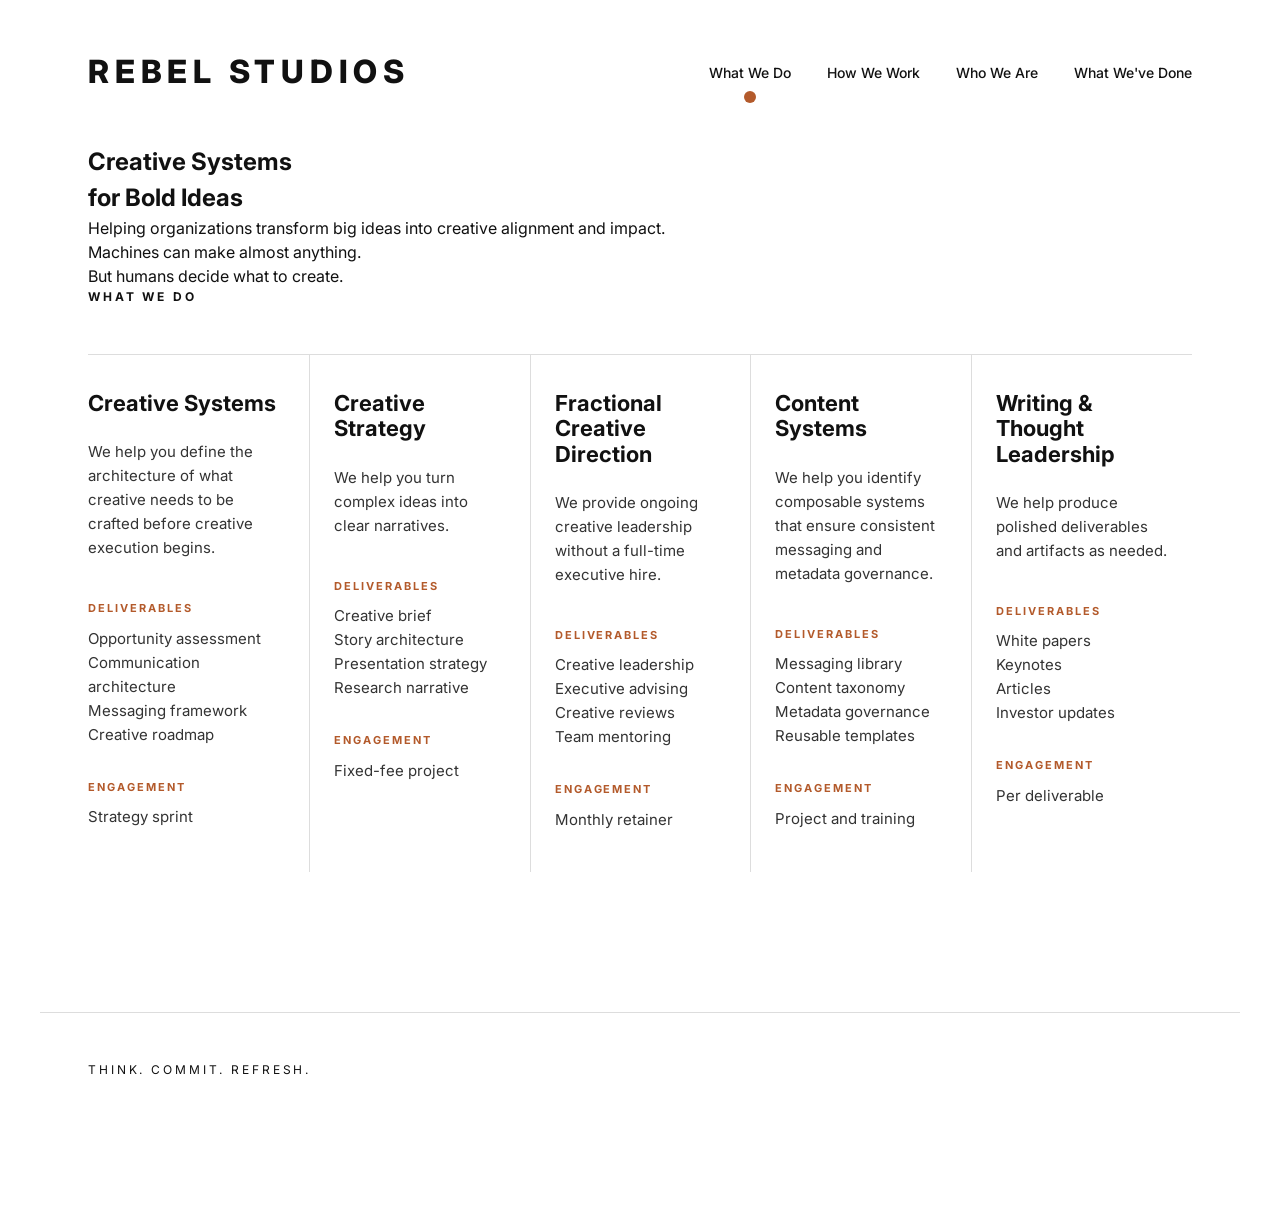
==== index.html @ 608ed2db "Update statement about human creativity" ====
<!DOCTYPE html>
<html lang="en">
<head>
<meta charset="UTF-8">
<meta name="viewport" content="width=device-width, initial-scale=1.0">
<title>Rebel Studios | What We Do</title>
<link rel="preconnect" href="https://fonts.googleapis.com">
<link rel="preconnect" href="https://fonts.gstatic.com" crossorigin>
<link href="https://fonts.googleapis.com/css2?family=Inter:wght@300;400;500;600;700;800&display=swap" rel="stylesheet">
<link rel="stylesheet" href="style.css">
</head>

<body>

<header class="site-header">
  <a class="logo" href="index.html">REBEL STUDIOS</a>

  <nav class="main-nav">
    <a class="active" href="index.html">What We Do</a>
    <a href="how-we-work.html">How We Work</a>
    <a href="who-we-are.html">Who We Are</a>
    <a href="what-weve-done.html">What We've Done</a>
  </nav>
</header>

<main>

<section class="home-hero">
  <h1>Creative Systems<br>for Bold Ideas</h1>

  <p class="home-mission">
    Helping organizations transform big ideas into creative alignment and impact.
  </p>
  </p>
  </p>

  <p class="home-statement">
    Machines can make almost anything.<br>
    But humans decide what to create.
  </p>
</section>

<section class="services-section">
  <p class="section-label">What We Do</p>

  <div class="service-menu">

    <article class="service-item">
      <h2>Creative Systems</h2>
      <p class="service-purpose">We help you define the architecture of what creative needs to be crafted before creative execution begins.</p>
      <h3>Deliverables</h3>
      <ul>
        <li>Opportunity assessment</li>
        <li>Communication architecture</li>
        <li>Messaging framework</li>
        <li>Creative roadmap</li>
      </ul>
      <h3>Engagement</h3>
      <p>Strategy sprint</p>
    </article>

    <article class="service-item">
      <h2>Creative Strategy</h2>
      <p class="service-purpose">We help you turn complex ideas into clear narratives.</p>
      <h3>Deliverables</h3>
      <ul>
        <li>Creative brief</li>
        <li>Story architecture</li>
        <li>Presentation strategy</li>
        <li>Research narrative</li>
      </ul>
      <h3>Engagement</h3>
      <p>Fixed-fee project</p>
    </article>

    <article class="service-item">
      <h2>Fractional Creative Direction</h2>
      <p class="service-purpose">We provide ongoing creative leadership without a full-time executive hire.</p>
      <h3>Deliverables</h3>
      <ul>
        <li>Creative leadership</li>
        <li>Executive advising</li>
        <li>Creative reviews</li>
        <li>Team mentoring</li>
      </ul>
      <h3>Engagement</h3>
      <p>Monthly retainer</p>
    </article>

    <article class="service-item">
      <h2>Content Systems</h2>
      <p class="service-purpose">We help you identify composable systems that ensure consistent messaging and metadata governance.</p>
      <h3>Deliverables</h3>
      <ul>
        <li>Messaging library</li>
        <li>Content taxonomy</li>
        <li>Metadata governance</li>
        <li>Reusable templates</li>
      </ul>
      <h3>Engagement</h3>
      <p>Project and training</p>
    </article>

    <article class="service-item">
      <h2>Writing & Thought Leadership</h2>
      <p class="service-purpose">We help produce polished deliverables and artifacts as needed.</p>
      <h3>Deliverables</h3>
      <ul>
        <li>White papers</li>
        <li>Keynotes</li>
        <li>Articles</li>
        <li>Investor updates</li>
      </ul>
      <h3>Engagement</h3>
      <p>Per deliverable</p>
    </article>

  </div>
</section>

</main>

<footer>
  Think. Commit. Refresh.
</footer>

</body>
</html>
---- style.css ----
* {
  margin: 0;
  padding: 0;
  box-sizing: border-box;
}

html {
  scroll-behavior: smooth;
}

body {
  font-family: Inter, sans-serif;
  color: #111;
  background: #fff;
  line-height: 1.5;
}

/* Header */

.site-header {
  max-width: 1200px;
  margin: 0 auto;
  padding: 48px;
  display: flex;
  justify-content: space-between;
  align-items: center;
}

.logo {
  color: #111;
  text-decoration: none;
  font-size: 32px;
  font-weight: 800;
  letter-spacing: .18em;
}

.main-nav {
  display: flex;
  gap: 36px;
}

.main-nav a {
  position: relative;
  color: #111;
  text-decoration: none;
  font-size: 14px;
  font-weight: 500;
}

.main-nav a.active::after {
  content: "";
  width: 12px;
  height: 12px;
  border-radius: 50%;
  background: #B35A2B;
  position: absolute;
  left: 50%;
  bottom: -20px;
  transform: translateX(-50%);
}

/* Hero */

.hero {
  max-width: 1200px;
  margin: 0 auto;
  padding: 110px 48px 130px;
}

.hero h1 {
  max-width: 900px;
  font-size: clamp(56px, 7vw, 92px);
  font-weight: 300;
  line-height: .95;
}

.mission {
  max-width: 680px;
  margin-top: 80px;
  font-size: 28px;
  line-height: 1.5;
  color: #444;
}

.statement {
  max-width: 900px;
  margin-top: 100px;
  font-size: clamp(36px, 4vw, 54px);
  font-weight: 300;
  line-height: 1.18;
}

/* Services */

.services-section {
  max-width: 1200px;
  margin: 0 auto;
  padding: 0 48px 140px;
}

.section-label {
  margin-bottom: 48px;
  font-size: 12px;
  font-weight: 700;
  letter-spacing: .24em;
  text-transform: uppercase;
}

.service-menu {
  display: grid;
  grid-template-columns: repeat(5, 1fr);
  border-top: 1px solid #ddd;
}

.service-menu article {
  padding: 36px 24px 0;
  border-left: 1px solid #ddd;
}

.service-menu article:first-child {
  border-left: none;
  padding-left: 0;
}

.service-menu h2 {
  margin-bottom: 28px;
  font-size: 22px;
  font-weight: 700;
  line-height: 1.15;
}

.service-menu p {
  margin-bottom: 40px;
  font-size: 15px;
  line-height: 1.55;
  color: #333;
}

.service-menu h3 {
  margin-bottom: 12px;
  font-size: 11px;
  font-weight: 700;
  letter-spacing: .18em;
  text-transform: uppercase;
  color: #B35A2B;
}

.service-menu ul {
  list-style: none;
  margin-bottom: 40px;
}

.service-menu li {
  font-size: 14px;
  line-height: 1.7;
  color: #333;
}

/* Footer */

footer {
  max-width: 1200px;
  margin: 0 auto 80px;
  padding: 48px;
  border-top: 1px solid #ddd;
  font-size: 12px;
  letter-spacing: .24em;
  text-transform: uppercase;
}

/* Responsive */

@media (max-width: 1100px) {
  .site-header {
    flex-direction: column;
    align-items: flex-start;
    gap: 32px;
    padding: 40px 32px;
  }

  .main-nav {
    flex-wrap: wrap;
    gap: 20px 28px;
  }

  .main-nav a.active::after {
    left: 0;
    bottom: -14px;
    transform: none;
  }

  .hero {
    padding: 80px 32px 110px;
  }

  .mission {
    font-size: 22px;
    margin-top: 56px;
  }

  .statement {
    margin-top: 72px;
  }

  .services-section {
    padding: 0 32px 120px;
  }

  .service-menu {
    grid-template-columns: 1fr;
  }

  .service-menu article {
    border-left: none;
    border-top: 1px solid #ddd;
    padding: 36px 0;
  }

  .service-menu article:first-child {
    border-top: none;
  }

  footer {
    padding: 32px;
  }
}
/* ---------- FINAL HOMEPAGE FIX ---------- */

.hero {
  max-width: 1200px !important;
  margin: 0 auto !important;
  padding: 120px 48px 130px !important;
}

.hero h1 {
  max-width: 900px !important;
  font-size: clamp(64px, 7vw, 92px) !important;
  font-weight: 300 !important;
  line-height: .95 !important;
}

.mission {
  max-width: 680px !important;
  margin-top: 80px !important;
  font-size: 28px !important;
  line-height: 1.5 !important;
  color: #444 !important;
}

.statement {
  max-width: 900px !important;
  margin-top: 100px !important;
  font-size: clamp(38px, 4vw, 54px) !important;
  font-weight: 300 !important;
  line-height: 1.18 !important;
}

.services-section {
  max-width: 1200px !important;
  margin: 0 auto !important;
  padding: 0 48px 140px !important;
}

.service-menu {
  display: grid !important;
  grid-template-columns: repeat(5, 1fr) !important;
  gap: 0 !important;
  border-top: 1px solid #ddd !important;
}

.service-menu article {
  padding: 36px 24px 0 !important;
  border-left: 1px solid #ddd !important;
}

.service-menu article:first-child {
  border-left: none !important;
  padding-left: 0 !important;
}

.service-menu h2 {
  font-size: 22px !important;
  font-weight: 700 !important;
  line-height: 1.15 !important;
  margin-bottom: 24px !important;
}

.service-menu h3 {
  font-size: 11px !important;
  font-weight: 700 !important;
  letter-spacing: .18em !important;
  text-transform: uppercase !important;
  color: #B35A2B !important;
  margin: 32px 0 10px !important;
}

.service-menu p,
.service-menu li {
  font-size: 15px !important;
  line-height: 1.6 !important;
  color: #333 !important;
}

.service-menu ul {
  list-style: none !important;
  margin: 0 0 28px !important;
  padding: 0 !important;
}

@media (max-width: 1100px) {
  .service-menu {
    grid-template-columns: 1fr !important;
  }

  .service-menu article {
    border-left: none !important;
    border-top: 1px solid #ddd !important;
    padding: 36px 0 !important;
  }
}
/* ---------- HARD ALIGN HOMEPAGE ---------- */

main {
  max-width: 1200px;
  margin: 0 auto;
  padding: 0 48px;
}

.hero {
  max-width: none !important;
  margin: 0 !important;
  padding: 110px 0 130px !important;
}

.services-section {
  max-width: none !important;
  margin: 0 !important;
  padding: 0 0 140px !important;
}

footer {
  max-width: 1200px;
  margin: 0 auto 80px !important;
  padding: 48px !important;
}

@media (max-width: 1100px) {
  main {
    padding: 0 32px;
  }

  .hero {
    padding: 80px 0 110px !important;
  }

  .services-section {
    padding: 0 0 120px !important;
  }
}
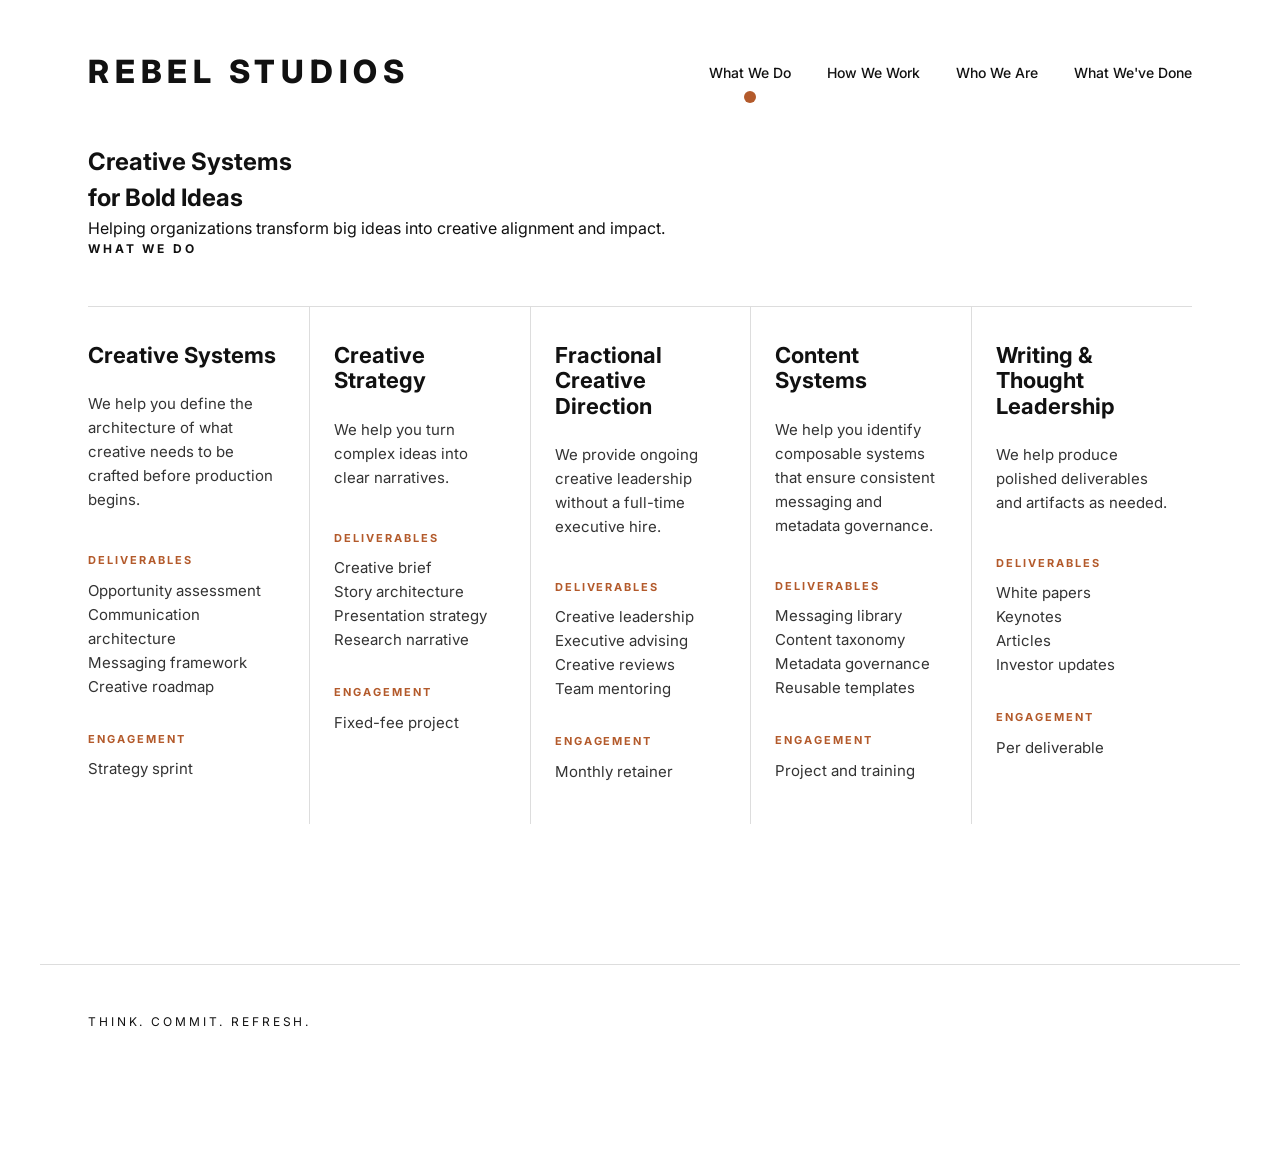
==== commit 4f6ea8cf: "Update service description and home statement" ====
--- a/index.html
+++ b/index.html
@@ -35,8 +35,7 @@
   </p>
 
   <p class="home-statement">
-    Machines can make almost anything.<br>
-    But humans decide what to create.
+  
   </p>
 </section>
 
@@ -47,7 +46,7 @@
 
     <article class="service-item">
       <h2>Creative Systems</h2>
-      <p class="service-purpose">We help you define the architecture of what creative needs to be crafted before creative execution begins.</p>
+      <p class="service-purpose">We help you define the architecture of what creative needs to be crafted before production begins.</p>
       <h3>Deliverables</h3>
       <ul>
         <li>Opportunity assessment</li>
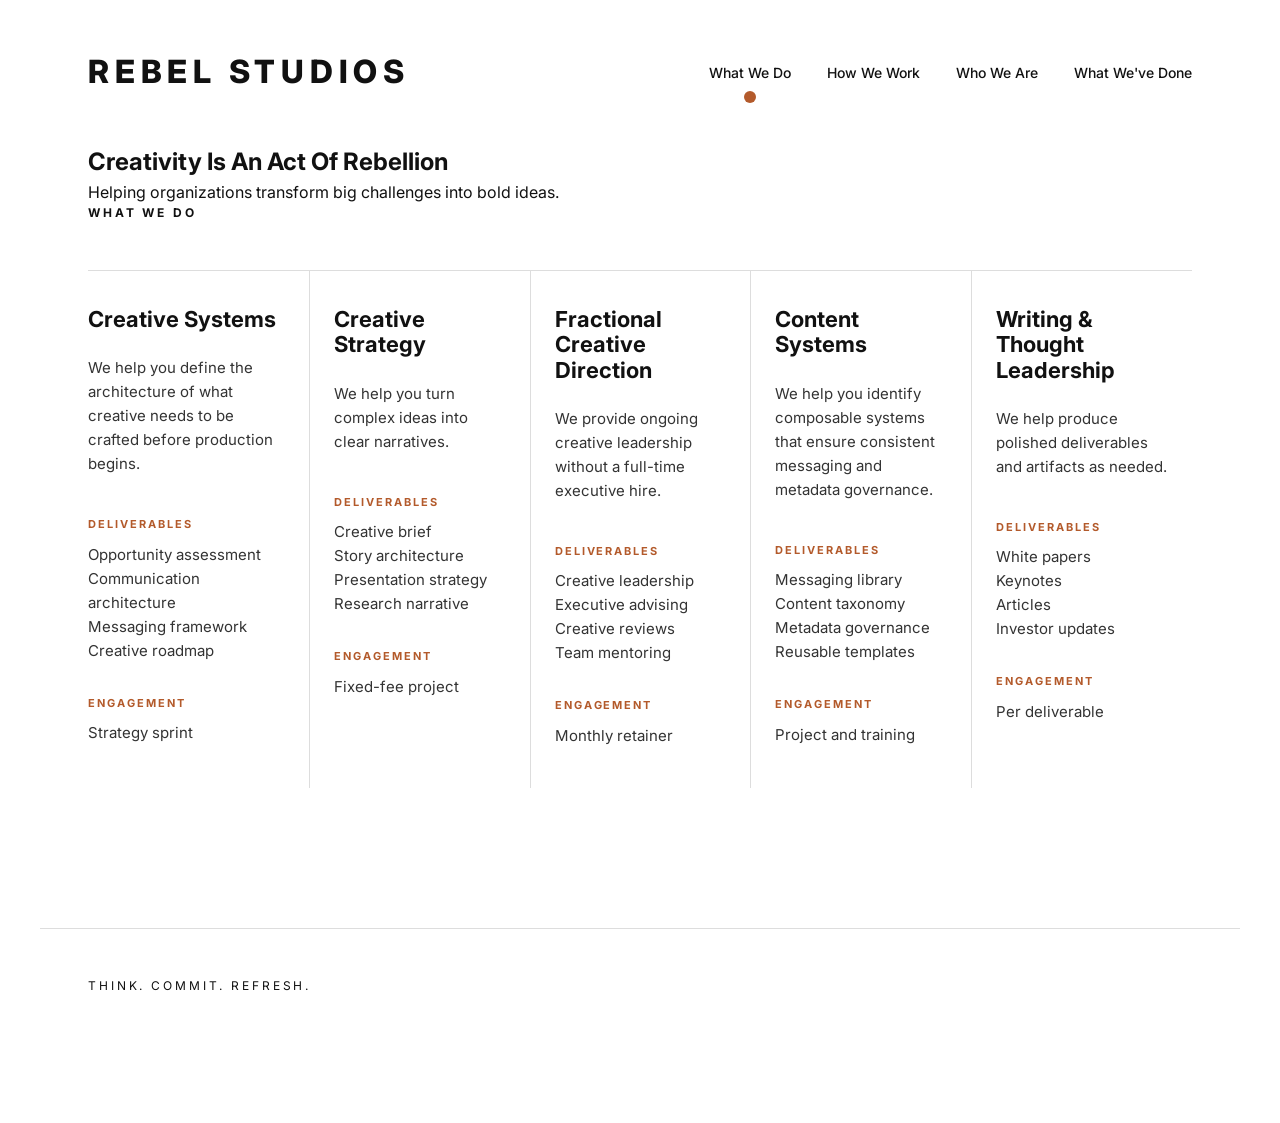
==== commit 64a88f55: "Revise home hero section text Updated the main heading and mission statement for clarity." ====
--- a/index.html
+++ b/index.html
@@ -26,10 +26,10 @@
 <main>
 
 <section class="home-hero">
-  <h1>Creative Systems<br>for Bold Ideas</h1>
+  <h1>Creativity Is An Act Of Rebellion</h1>
 
   <p class="home-mission">
-    Helping organizations transform big ideas into creative alignment and impact.
+    Helping organizations transform big challenges into bold ideas. 
   </p>
   </p>
   </p>
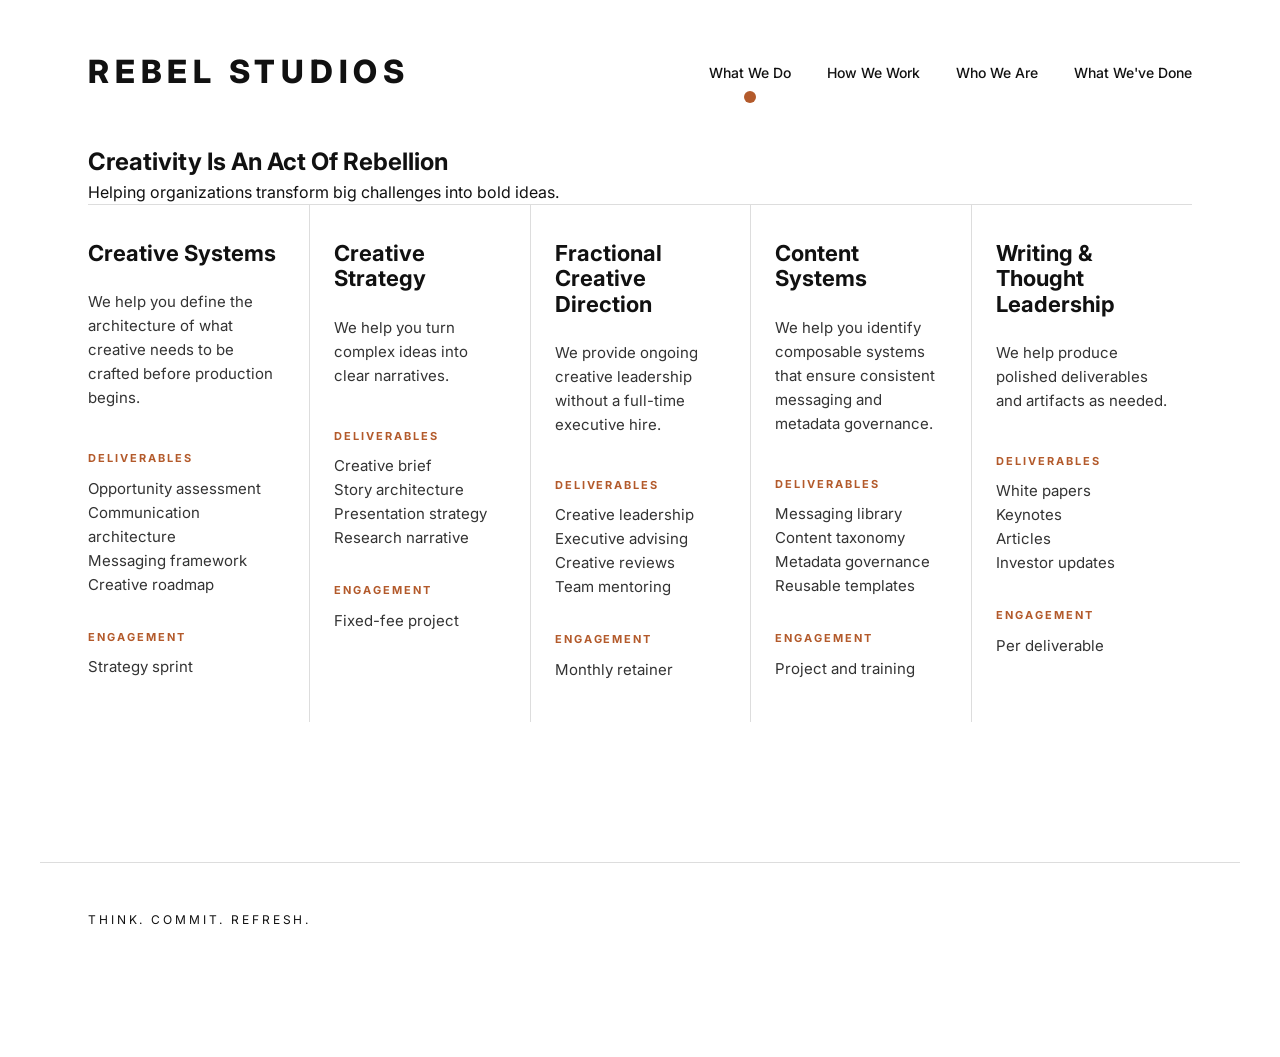
==== commit 1a9ac4f7: "Fix formatting issues in index.html" ====
--- a/index.html
+++ b/index.html
@@ -40,7 +40,7 @@
 </section>
 
 <section class="services-section">
-  <p class="section-label">What We Do</p>
+
 
   <div class="service-menu">
 
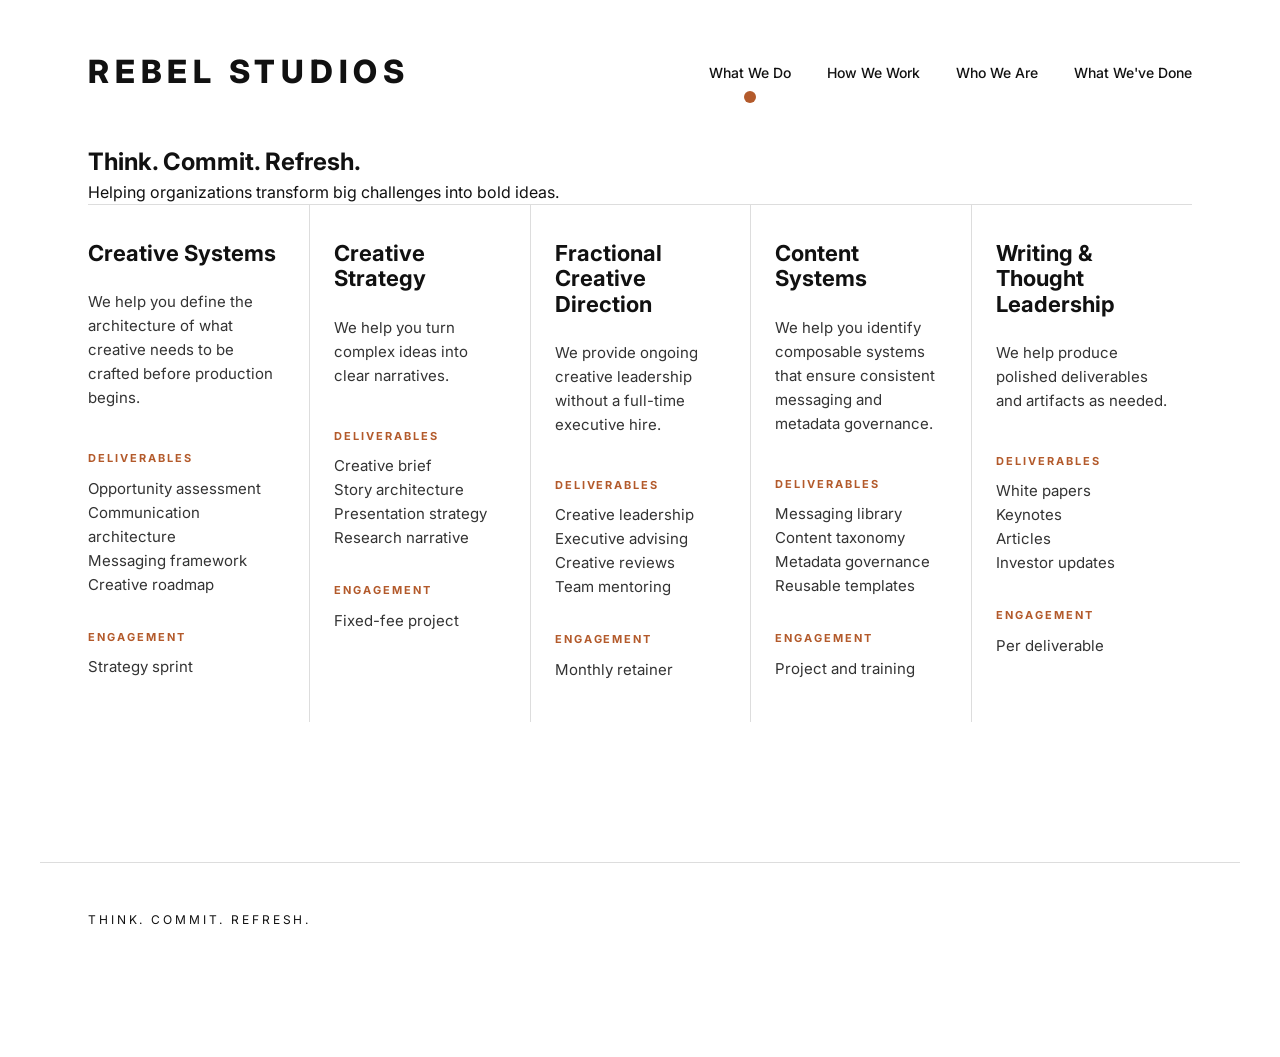
==== commit 45014f73: "Update hero heading in index.html" ====
--- a/index.html
+++ b/index.html
@@ -26,8 +26,9 @@
 <main>
 
 <section class="home-hero">
-  <h1>Creativity Is An Act Of Rebellion</h1>
+  <h1>Think. Commit.  Refresh. </h1>
 
+  
   <p class="home-mission">
     Helping organizations transform big challenges into bold ideas. 
   </p>
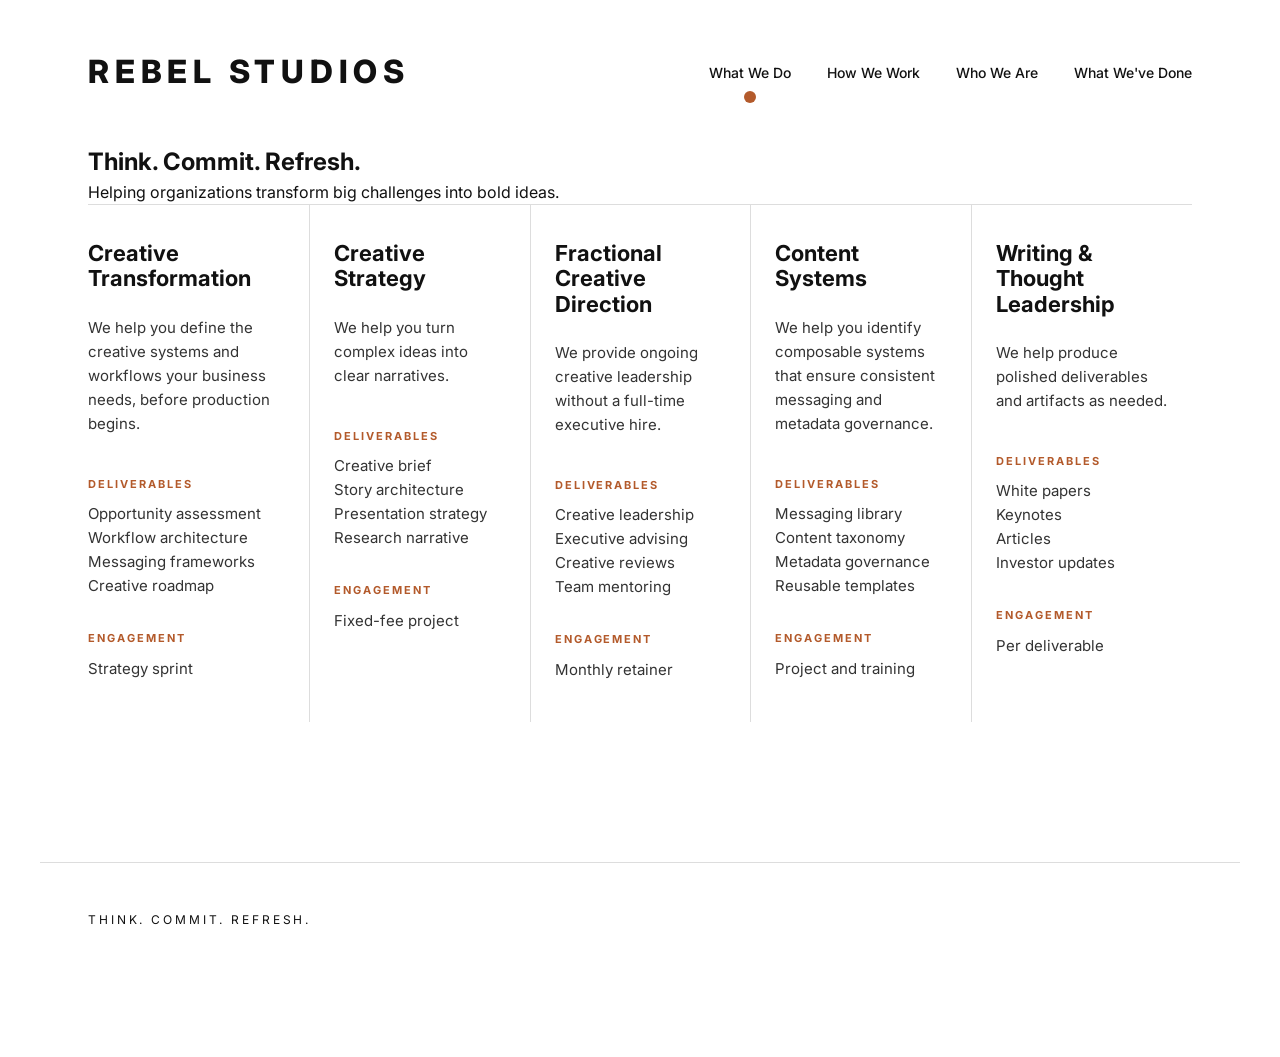
==== commit 64745c1f: "Update service item details in index.html" ====
--- a/index.html
+++ b/index.html
@@ -35,6 +35,8 @@
   </p>
   </p>
 
+
+  
   <p class="home-statement">
   
   </p>
@@ -46,13 +48,13 @@
   <div class="service-menu">
 
     <article class="service-item">
-      <h2>Creative Systems</h2>
-      <p class="service-purpose">We help you define the architecture of what creative needs to be crafted before production begins.</p>
+      <h2>Creative Transformation</h2>
+      <p class="service-purpose">We help you define the creative systems and workflows your business needs, before production begins.</p>
       <h3>Deliverables</h3>
       <ul>
         <li>Opportunity assessment</li>
-        <li>Communication architecture</li>
-        <li>Messaging framework</li>
+        <li>Workflow architecture</li>
+        <li>Messaging frameworks</li>
         <li>Creative roadmap</li>
       </ul>
       <h3>Engagement</h3>
